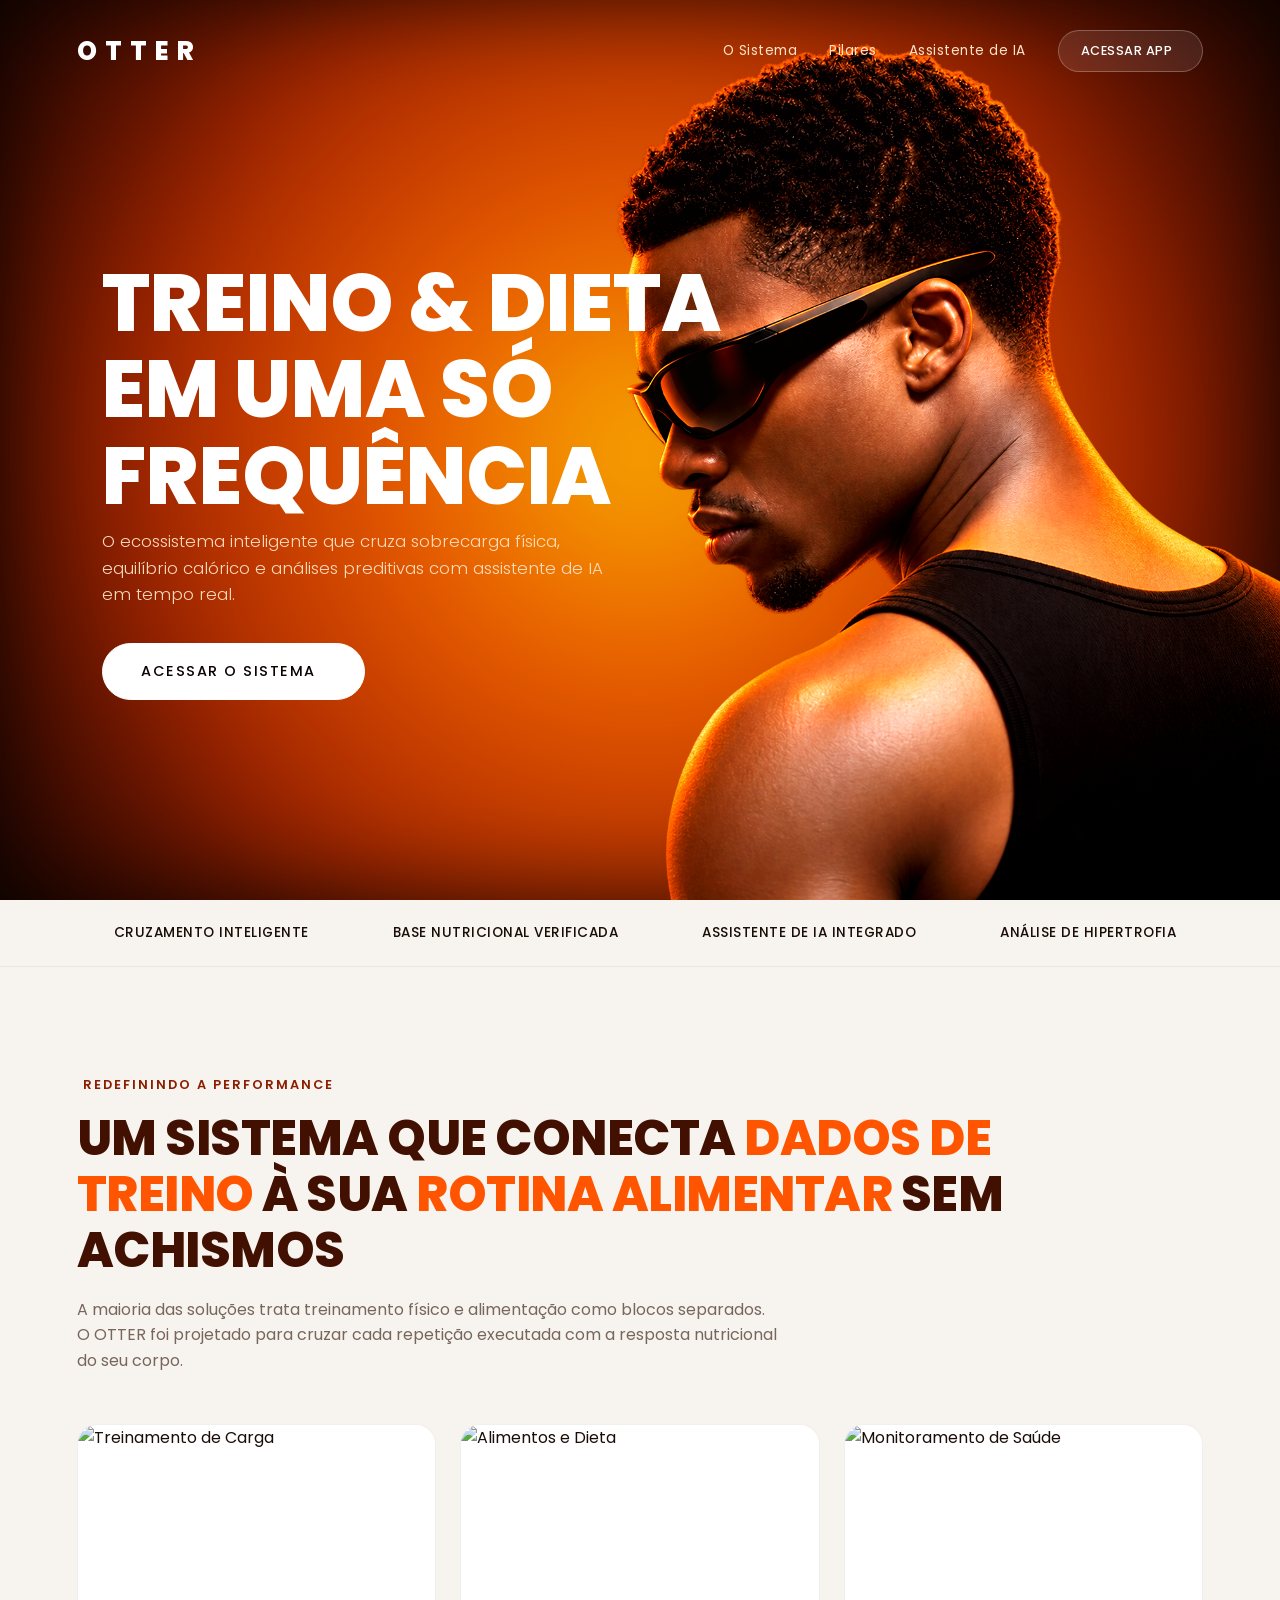
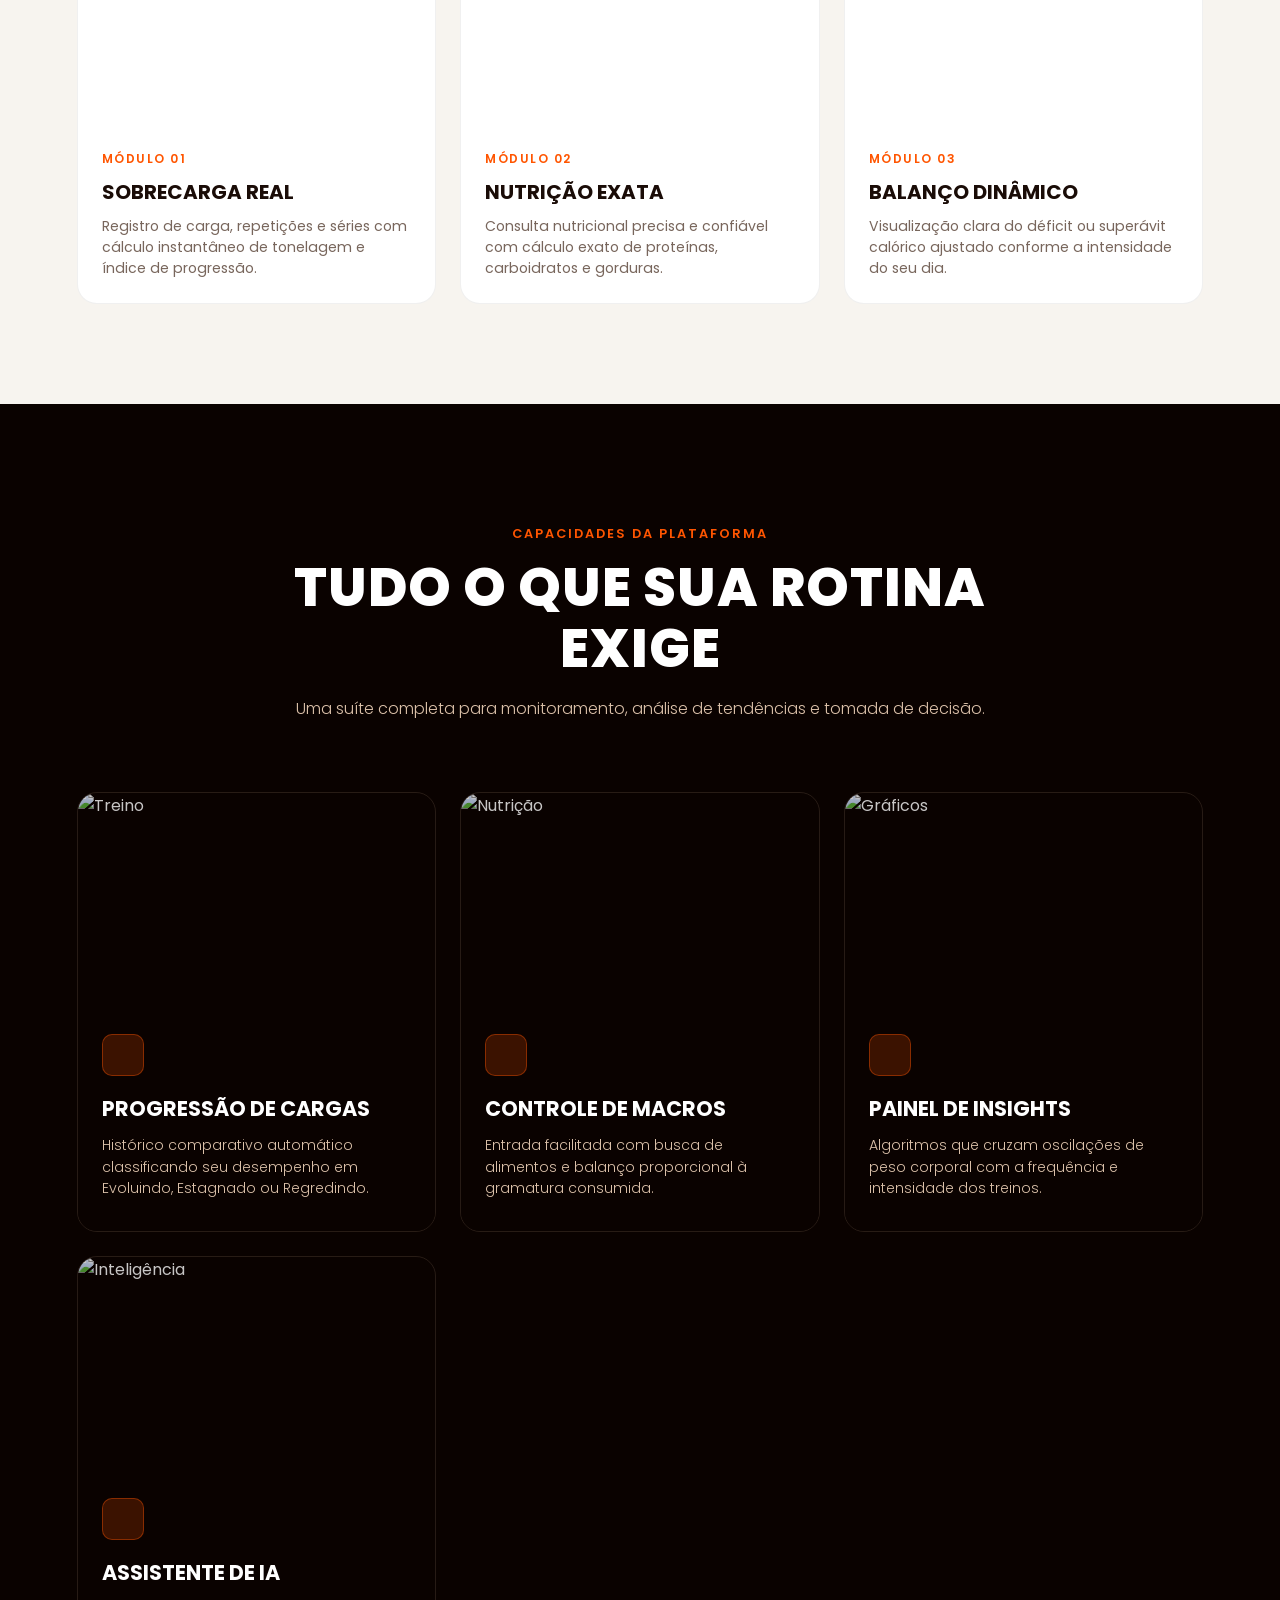
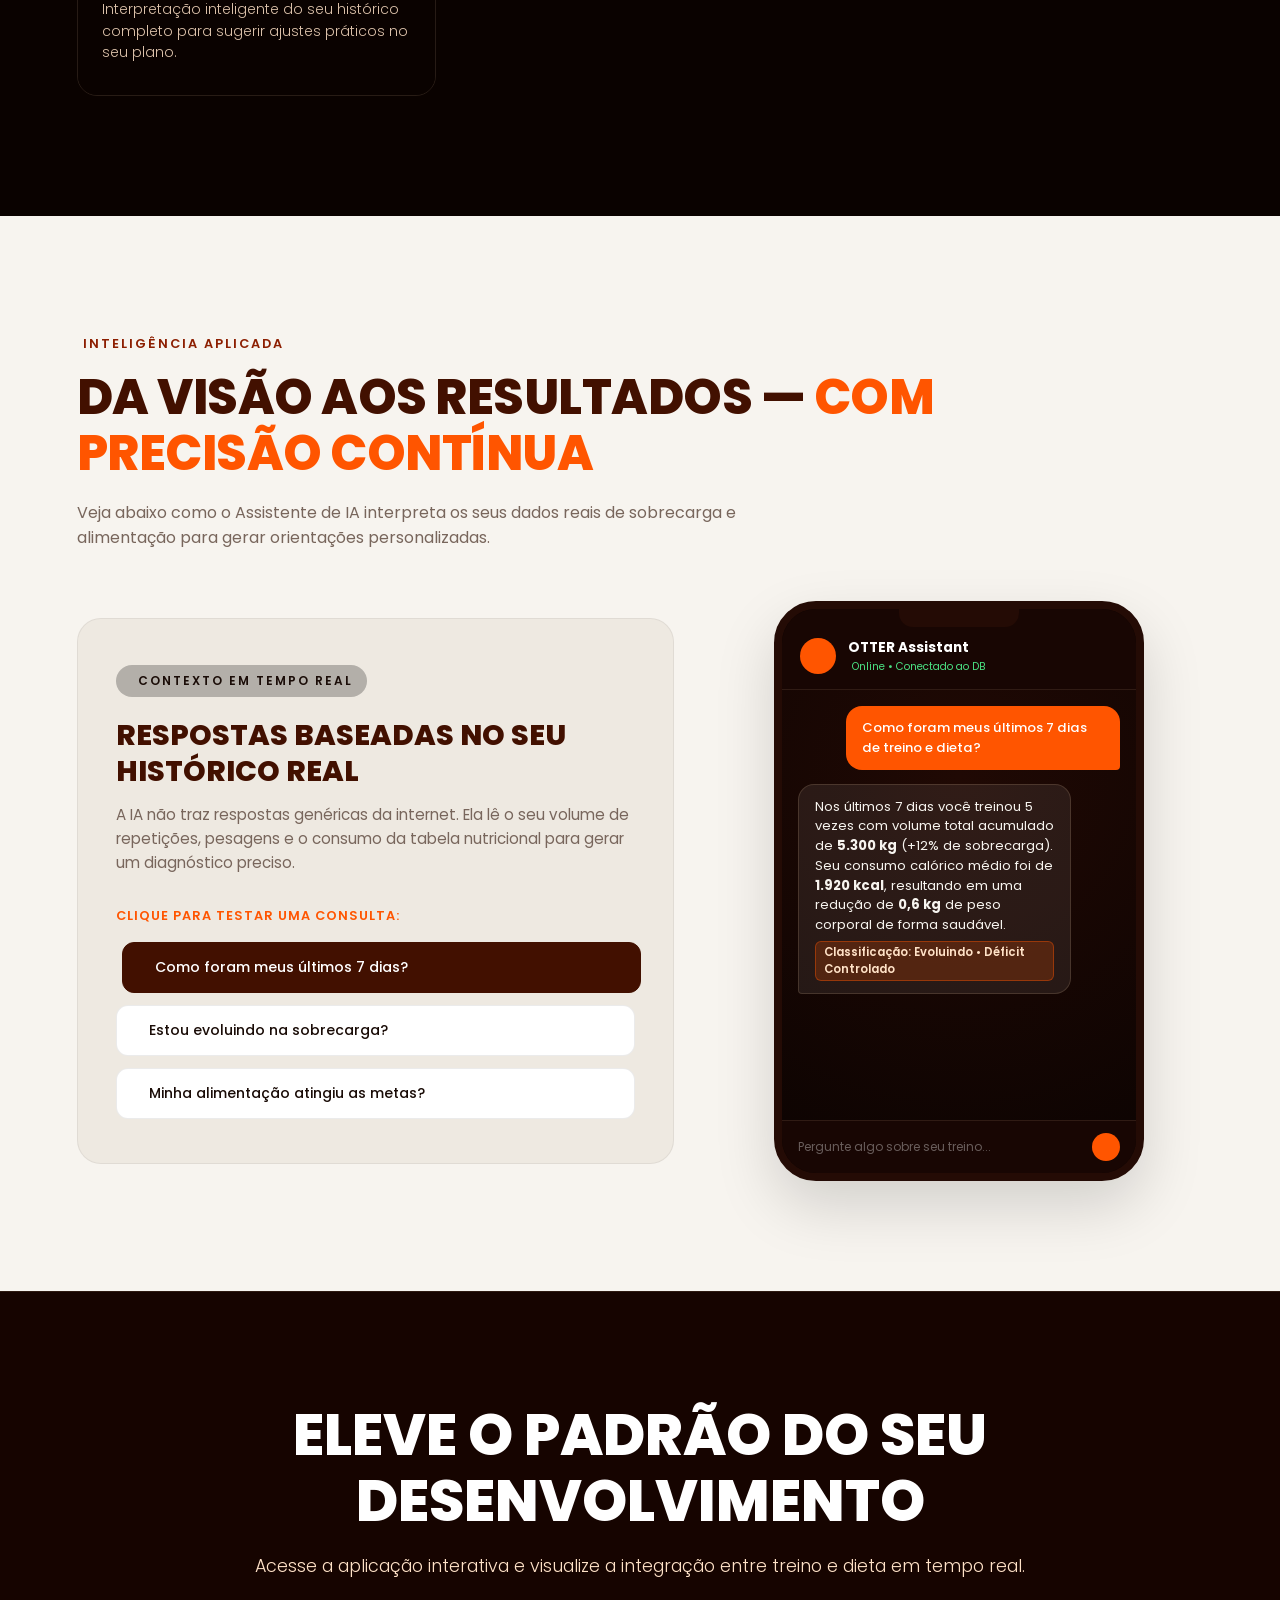
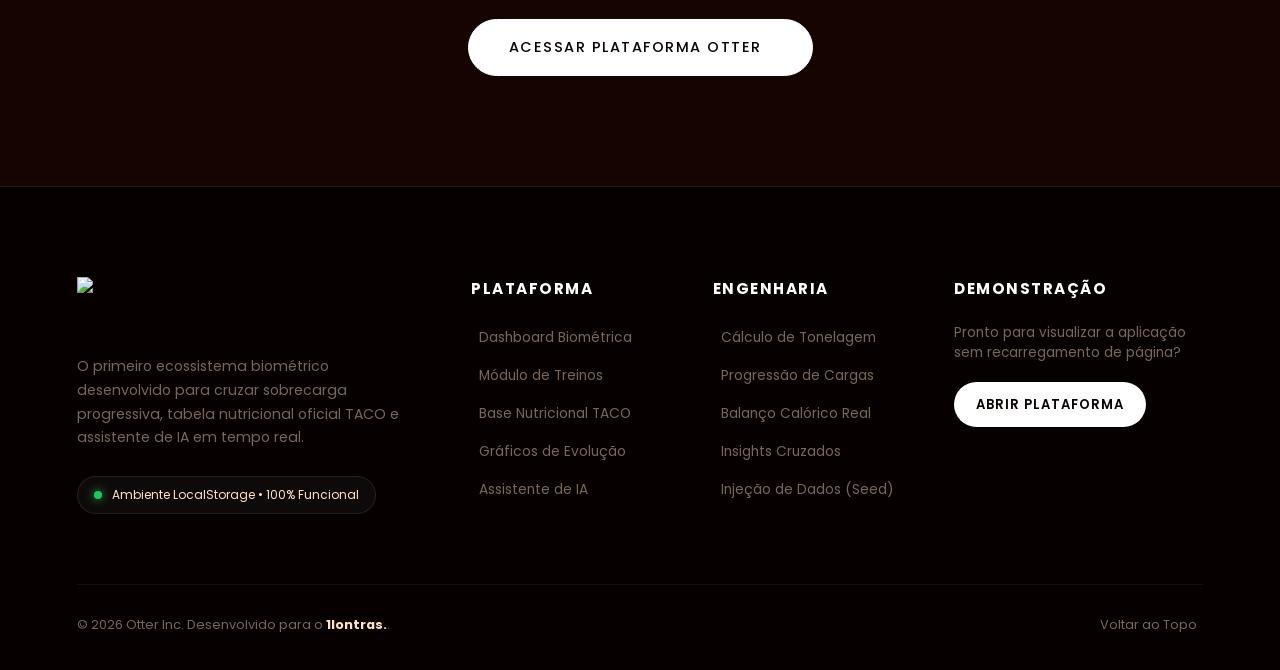
==== ATLAS/v1/lading/landing.html @ 79e7e70e "first commit" ====
<!DOCTYPE html>
<html lang="pt-BR">
<head>
    <meta charset="UTF-8">
    <meta name="viewport" content="width=device-width, initial-scale=1.0">
    <title>OTTER | Performance & Nutrition Intelligence</title>
    
    <!-- FONTE EXCLUSIVA: Poppins -->
    <link rel="preconnect" href="https://fonts.googleapis.com">
    <link rel="preconnect" href="https://fonts.gstatic.com" crossorigin>
    <link href="https://fonts.googleapis.com/css2?family=Poppins:wght@300;400;500;600;700;800;900&display=swap" rel="stylesheet">
    
    <link rel="stylesheet" href="landing.css">
</head>
<body>
     <!-- BARRA DE NAVEGAÇÃO -->
    <header class="header">
    <a href="#" class="logo">
        <!-- Substitua 'logo.png' pelo nome do arquivo da sua logo -->
        <p class="logo-text">OTTER</p>
    </a>
    <nav class="nav-menu">
        <a href="#sistema" class="nav-link">O Sistema</a>
        <a href="#pilares" class="nav-link">Pilares</a>
        <a href="#inteligencia" class="nav-link">Assistente de IA</a>
        <a href="../index.html" class="btn-top">
            Acessar App <i class="fa-solid fa-arrow-right"></i>
        </a>
    </nav>
</header>

    <main>
        <!-- HERO SECTION (TEXTO CENTRALIZADO + ATLETA SOBREPOSTO À DIREITA) -->
<section class="hero" id="heroSection">
    <canvas id="heroCanvas"></canvas>

    <!-- BLOCO DE TEXTO REBAIXADO -->
    <div class="hero-content">
        <h1 class="hero-title">Treino & Dieta em uma só frequência</h1>
        <p class="hero-subtitle">O ecossistema inteligente que cruza sobrecarga física, equilíbrio calórico e análises preditivas com assistente de IA em tempo real.</p>
        <div class="hero-actions">
            <a href="../index.html" class="btn-primary">
                Acessar o Sistema <i class="fa-solid fa-arrow-right"></i>
            </a>
        </div>
    </div>

    <!-- ATLETA NA DIREITA -->
    <div class="hero-athlete-wrapper">
        <img src="Retrato de perfil com luz laranja.png" alt="Atleta OTTER" class="hero-athlete-img">
    </div>
</section>

        <!-- TRUST BAR -->
        <section class="trust-bar">
            <div class="trust-item"><i class="fa-solid fa-check"></i> Cruzamento Inteligente</div>
            <div class="trust-item"><i class="fa-solid fa-check"></i> Base Nutricional Verificada</div>
            <div class="trust-item"><i class="fa-solid fa-check"></i> Assistente de IA Integrado</div>
            <div class="trust-item"><i class="fa-solid fa-check"></i> Análise de Hipertrofia</div>
        </section>

        <!-- SECTION 2: EDITORIAL STATEMENT + FOTO TRIO -->
        <section id="sistema" class="editorial-section">
            <div class="editorial-container">
                <div class="statement-header">
                    <span class="statement-pill">
                        <i class="fa-solid fa-asterisk"></i> Redefinindo a Performance
                    </span>
                    <h2 class="statement-title">
                        Um sistema que conecta <span class="accent">dados de treino</span> à sua <span class="accent">rotina alimentar</span> sem achismos
                    </h2>
                    <p class="statement-desc">
                        A maioria das soluções trata treinamento físico e alimentação como blocos separados. O OTTER foi projetado para cruzar cada repetição executada com a resposta nutricional do seu corpo.
                    </p>
                </div>

                <!-- TRIO DE IMAGENS EDITORIAL -->
                <div class="photo-trio">
                    <div class="trio-card">
                        <img class="trio-img" src="https://images.unsplash.com/photo-1581009146145-b5ef050c2e1e?q=80&w=800&auto=format&fit=crop" alt="Treinamento de Carga">
                        <div class="trio-content">
                            <span class="trio-tag">Módulo 01</span>
                            <h3>Sobrecarga Real</h3>
                            <p>Registro de carga, repetições e séries com cálculo instantâneo de tonelagem e índice de progressão.</p>
                        </div>
                    </div>

                    <div class="trio-card">
                        <img class="trio-img" src="https://images.unsplash.com/photo-1490645935967-10de6ba17061?q=80&w=800&auto=format&fit=crop" alt="Alimentos e Dieta">
                        <div class="trio-content">
                            <span class="trio-tag">Módulo 02</span>
                            <h3>Nutrição Exata</h3>
                            <p>Consulta nutricional precisa e confiável com cálculo exato de proteínas, carboidratos e gorduras.</p>
                        </div>
                    </div>

                    <div class="trio-card">
                        <img class="trio-img" src="https://images.unsplash.com/photo-1517838277536-f5f99be501cd?q=80&w=800&auto=format&fit=crop" alt="Monitoramento de Saúde">
                        <div class="trio-content">
                            <span class="trio-tag">Módulo 03</span>
                            <h3>Balanço Dinâmico</h3>
                            <p>Visualização clara do déficit ou superávit calórico ajustado conforme a intensidade do seu dia.</p>
                        </div>
                    </div>
                </div>
            </div>
        </section>

        <!-- SECTION 3: PILARES DO SISTEMA -->
        <section id="pilares" class="pillars-section">
            <div class="section-headline">
                <span class="section-tag">Capacidades da Plataforma</span>
                <h2 class="section-title">Tudo o que sua rotina exige</h2>
                <p class="section-desc">Uma suíte completa para monitoramento, análise de tendências e tomada de decisão.</p>
            </div>

            <div class="pillars-grid">
                <!-- CARD 1 -->
                <div class="pillar-card">
                    <img class="pillar-bg" src="https://images.unsplash.com/photo-1574680096145-d05b474e2155?q=80&w=800&auto=format&fit=crop" alt="Treino">
                    <div class="pillar-overlay"></div>
                    <div class="pillar-info">
                        <div class="pillar-icon"><i class="fa-solid fa-dumbbell"></i></div>
                        <h3 class="pillar-title">Progressão de Cargas</h3>
                        <p class="pillar-text">Histórico comparativo automático classificando seu desempenho em Evoluindo, Estagnado ou Regredindo.</p>
                    </div>
                </div>

                <!-- CARD 2 -->
                <div class="pillar-card">
                    <img class="pillar-bg" src="https://images.unsplash.com/photo-1546069901-ba9599a7e63c?q=80&w=800&auto=format&fit=crop" alt="Nutrição">
                    <div class="pillar-overlay"></div>
                    <div class="pillar-info">
                        <div class="pillar-icon"><i class="fa-solid fa-utensils"></i></div>
                        <h3 class="pillar-title">Controle de Macros</h3>
                        <p class="pillar-text">Entrada facilitada com busca de alimentos e balanço proporcional à gramatura consumida.</p>
                    </div>
                </div>

                <!-- CARD 3 -->
                <div class="pillar-card">
                    <img class="pillar-bg" src="https://images.unsplash.com/photo-1551288049-bebda4e38f71?q=80&w=800&auto=format&fit=crop" alt="Gráficos">
                    <div class="pillar-overlay"></div>
                    <div class="pillar-info">
                        <div class="pillar-icon"><i class="fa-solid fa-chart-pie"></i></div>
                        <h3 class="pillar-title">Painel de Insights</h3>
                        <p class="pillar-text">Algoritmos que cruzam oscilações de peso corporal com a frequência e intensidade dos treinos.</p>
                    </div>
                </div>

                <!-- CARD 4 -->
                <div class="pillar-card">
                    <img class="pillar-bg" src="https://images.unsplash.com/photo-1507398941214-572c25f4b1dc?q=80&w=800&auto=format&fit=crop" alt="Inteligência">
                    <div class="pillar-overlay"></div>
                    <div class="pillar-info">
                        <div class="pillar-icon"><i class="fa-solid fa-brain"></i></div>
                        <h3 class="pillar-title">Assistente de IA</h3>
                        <p class="pillar-text">Interpretação inteligente do seu histórico completo para sugerir ajustes práticos no seu plano.</p>
                    </div>
                </div>
            </div>
        </section>

        <!-- SECTION 4: INTERAÇÃO DE IA & IMPACTO -->
        <!-- SEÇÃO: DEMONSTRAÇÃO INTERATIVA DO CHAT IA -->
<section id="inteligencia" class="interactive-section">
    <div class="editorial-container">
        <div class="statement-header">
            <span class="statement-pill">
                <i class="fa-solid fa-microchip"></i> Inteligência Aplicada
            </span>
            <h2 class="statement-title">
                Da visão aos resultados — <span class="accent">Com precisão contínua</span>
            </h2>
            <p class="statement-desc">
                Veja abaixo como o Assistente de IA interpreta os seus dados reais de sobrecarga e alimentação para gerar orientações personalizadas.
            </p>
        </div>

        <div class="chat-showcase-grid">
            <!-- COLUNA ESQUERDA: EXPLICAÇÃO E PERGUNTAS RÁPIDAS -->
            <div class="chat-info-card">
                <span class="ia-badge"><i class="fa-solid fa-brain"></i> Contexto em Tempo Real</span>
                <h3 class="info-title">Respostas baseadas no seu histórico real</h3>
                <p class="info-desc">
                    A IA não traz respostas genéricas da internet. Ela lê o seu volume de repetições, pesagens e o consumo da tabela nutricional para gerar um diagnóstico preciso.
                </p>

                <!-- BOTÕES DE PERGUNTAS INTERATIVAS -->
                <div class="quick-prompts">
                    <span class="prompts-label">Clique para testar uma consulta:</span>
                    <button class="prompt-btn active" onclick="carregarMensagem(0)">
                        <i class="fa-solid fa-chart-line"></i> Como foram meus últimos 7 dias?
                    </button>
                    <button class="prompt-btn" onclick="carregarMensagem(1)">
                        <i class="fa-solid fa-dumbbell"></i> Estou evoluindo na sobrecarga?
                    </button>
                    <button class="prompt-btn" onclick="carregarMensagem(2)">
                        <i class="fa-solid fa-utensils"></i> Minha alimentação atingiu as metas?
                    </button>
                </div>
            </div>

            <!-- COLUNA DIREITA: MOCKUP DO SMARTPHONE COM O CHAT -->
            <div class="phone-mockup-wrapper">
                <div class="phone-mockup">
                    <!-- ALTO-FALANTE / NOTCH DO CELULAR -->
                    <div class="phone-notch"></div>
                    
                    <!-- CABEÇALHO DO CHAT -->
                    <div class="phone-chat-header">
                        <div class="chat-avatar">
                            <i class="fa-solid fa-fire-flame-curved"></i>
                        </div>
                        <div class="chat-user-info">
    <h4>OTTER Assistant</h4>
    <span><i class="fa-solid fa-circle"></i> Online • Conectado ao DB</span>
</div>
                    </div>

                    <!-- CORPO DAS MENSAGENS -->
                    <div class="phone-chat-body" id="chatStream">
                        <!-- Preenchido dinamicamente via JS -->
                    </div>

                    <!-- INPUT SIMULADO -->
                    <div class="phone-chat-input">
                        <span>Pergunte algo sobre seu treino...</span>
                        <button class="send-btn"><i class="fa-solid fa-paper-plane"></i></button>
                    </div>
                </div>
            </div>
        </div>
    </div>
</section>

        <!-- SECTION 5: FINAL CTA -->
        <section class="cta-banner">
            <div class="cta-content">
                <h2 class="cta-title">Eleve o padrão do seu desenvolvimento</h2>
                <p class="cta-text">Acesse a aplicação interativa e visualize a integração entre treino e dieta em tempo real.</p>
                <a href="../index.html" class="btn-primary" style="padding: 16px 40px;">
    Acessar Plataforma OTTER <i class="fa-solid fa-arrow-right"></i>
</a>
            </div>
        </section>
    </main>

    <!-- FOOTER -->
    <!-- FOOTER EXPANDIDO & PROFISSIONAL -->
<footer class="main-footer">
    <div class="footer-container">
        
        <!-- GRID PRINCIPAL DE 4 COLUNAS -->
        <div class="footer-grid">
            
            <!-- COLUNA 1: MARCA & PROPOSTA -->
            <div class="footer-brand-col">
    <a href="#" class="footer-logo">
        <img src="logoBranca.png" class="footer-logo-img">
    </a>
    <p class="footer-tagline">
        O primeiro ecossistema biométrico desenvolvido para cruzar sobrecarga progressiva, tabela nutricional oficial TACO e assistente de IA em tempo real.
    </p>
    <div class="system-status">
        <span class="status-dot"></span>
        <span>Ambiente LocalStorage • 100% Funcional</span>
    </div>
</div>

            <!-- COLUNA 2: RECURSOS DO SISTEMA -->
            <div class="footer-col">
                <h4 class="footer-col-title">Plataforma</h4>
                <ul class="footer-links">
                    <li><a href="teste.html"><i class="fa-solid fa-angle-right"></i> Dashboard Biométrica</a></li>
                    <li><a href="teste.html"><i class="fa-solid fa-angle-right"></i> Módulo de Treinos</a></li>
                    <li><a href="teste.html"><i class="fa-solid fa-angle-right"></i> Base Nutricional TACO</a></li>
                    <li><a href="../index.html"><i class="fa-solid fa-angle-right"></i> Gráficos de Evolução</a></li>
                    <li><a href="../index.html"><i class="fa-solid fa-angle-right"></i> Assistente de IA</a></li>
                </ul>
            </div>

            <!-- COLUNA 3: ENGENHARIA DO MVP -->
            <div class="footer-col">
                <h4 class="footer-col-title">Engenharia</h4>
                <ul class="footer-links">
                    <li><a href="#pilares"><i class="fa-solid fa-angle-right"></i> Cálculo de Tonelagem</a></li>
                    <li><a href="#pilares"><i class="fa-solid fa-angle-right"></i> Progressão de Cargas</a></li>
                    <li><a href="#pilares"><i class="fa-solid fa-angle-right"></i> Balanço Calórico Real</a></li>
                    <li><a href="#inteligencia"><i class="fa-solid fa-angle-right"></i> Insights Cruzados</a></li>
                    <li><a href="../index.html"><i class="fa-solid fa-angle-right"></i> Injeção de Dados (Seed)</a></li>
                </ul>
            </div>

            <!-- COLUNA 4: DEMO DIRETA -->
            <div class="footer-col">
                <h4 class="footer-col-title">Demonstração</h4>
                <p class="footer-demo-text">Pronto para visualizar a aplicação sem recarregamento de página?</p>
                <a href="../index.html" class="btn-footer-launch">
                    <span>Abrir Plataforma</span>
                    <i class="fa-solid fa-bolt"></i>
                </a>
                <div class="tech-stack-badges">
                    
                </div>
            </div>

        </div>

        <!-- LINHA FINAL / SUB-FOOTER -->
        <div class="footer-bottom">
            <div class="footer-copy">
                &copy; 2026 Otter Inc. Desenvolvido para o <b>1lontras.</b>.
            </div>
            <div class="footer-bottom-links">
                <a href="#heroSection">Voltar ao Topo <i class="fa-solid fa-arrow-up"></i></a>
            </div>
        </div>

    </div>
</footer>

    <script src="landing.js"></script>

</body>
</html>
---- ATLAS/v1/lading/landing.css ----
:root {
            --c-dark: #0a0200;
            --c-eclipse: #160400;
            --c-rust: #421000;
            --c-aura: #8c1e00;
            --c-sunbeam: #ff5500;
            --c-glow-core: #ff9e00;
            --c-bliss: #ff7b2b;
            --c-ardent: #ffe2c7;
            --c-cream: #f7f4ef;
            --c-cream-card: #eee9e1;
            --c-white: #ffffff;
            --c-text-dark: #1a0c07;
            --c-text-muted: #78665c;
            
            --font-main: 'Poppins', sans-serif;
        }

        * {
            margin: 0;
            padding: 0;
            box-sizing: border-box;
        }

        html {
            scroll-behavior: smooth;
        }

        body {
            font-family: var(--font-main);
            background-color: var(--c-dark);
            color: var(--c-white);
            overflow-x: hidden;
            line-height: 1.6;
        }

        /* HEADER / NAVBAR */
        .header {
            position: absolute;
            top: 0;
            left: 0;
            width: 100%;
            display: flex;
            justify-content: space-between;
            align-items: center;
            padding: 30px 6vw;
            z-index: 100;
        }

        .logo {
            font-family: var(--font-main);
            font-size: 1.6rem;
            font-weight: 800;
            letter-spacing: 8px;
            color: var(--c-white);
            text-transform: uppercase;
            text-decoration: none;
            display: flex;
            align-items: center;
            gap: 8px;
        }

        .logo i {
            color: var(--c-glow-core);
            font-size: 1.2rem;
        }

        .nav-menu {
            display: flex;
            gap: 32px;
            align-items: center;
        }

        .nav-link {
            color: var(--c-ardent);
            text-decoration: none;
            font-size: 0.85rem;
            font-weight: 400;
            letter-spacing: 0.5px;
            transition: color 0.3s;
        }

        .nav-link:hover {
            color: var(--c-white);
        }

        .btn-top {
            background: rgba(255, 255, 255, 0.1);
            border: 1px solid rgba(255, 255, 255, 0.25);
            color: var(--c-white);
            font-weight: 500;
            padding: 10px 22px;
            border-radius: 40px;
            text-decoration: none;
            font-size: 0.8rem;
            letter-spacing: 0.5px;
            text-transform: uppercase;
            transition: all 0.3s ease;
            display: inline-flex;
            align-items: center;
            gap: 8px;
            backdrop-filter: blur(8px);
        }

        .btn-top:hover {
            background: var(--c-white);
            color: var(--c-dark);
            border-color: var(--c-white);
        }

        /* HERO SECTION */
        .hero {
            position: relative;
            min-height: 100vh;
            display: flex;
            flex-direction: column;
            justify-content: center;
            align-items: center;
            text-align: center;
            padding: 140px 6vw 90px;
            background: radial-gradient(circle at 50% 50%, #701c00 0%, #3d0d00 40%, #150300 75%, #0a0200 100%);
            overflow: hidden;
        }

        /* CANVAS DE FLUIDO MULTIDIRECIONAL */
        #heroCanvas {
            position: absolute;
            inset: 0;
            width: 100%;
            height: 100%;
            pointer-events: none;
            z-index: 1;
            filter: blur(50px);
            mix-blend-mode: screen;
        }

        .hero-title {
            font-family: var(--font-main);
            font-size: clamp(2.8rem, 6.2vw, 5.2rem);
            font-weight: 800;
            line-height: 1.08;
            text-transform: uppercase;
            letter-spacing: 0.5px;
            max-width: 1050px;
            margin-bottom: 22px;
            position: relative;
            z-index: 2;
        }

        .hero-subtitle {
            font-size: clamp(1rem, 1.6vw, 1.15rem);
            color: var(--c-ardent);
            max-width: 600px;
            margin-bottom: 38px;
            font-weight: 300;
            line-height: 1.6;
            opacity: 0.95;
            position: relative;
            z-index: 2;
        }

        .hero-actions {
            display: flex;
            justify-content: center;
            position: relative;
            z-index: 2;
        }

        .btn-primary {
            background: var(--c-white);
            color: var(--c-dark);
            font-weight: 500;
            padding: 16px 38px;
            border-radius: 40px;
            text-decoration: none;
            font-size: 0.9rem;
            text-transform: uppercase;
            letter-spacing: 1.5px;
            border: 1px solid var(--c-white);
            display: inline-flex;
            align-items: center;
            gap: 10px;
            transition: all 0.3s ease;
        }

        .btn-primary:hover {
            background: transparent;
            color: var(--c-white);
            border-color: rgba(255, 255, 255, 0.4);
        }

        /* TRUST BAR */
        .trust-bar {
            width: 100%;
            background: var(--c-cream);
            color: var(--c-text-dark);
            padding: 22px 6vw;
            display: flex;
            justify-content: space-around;
            flex-wrap: wrap;
            gap: 20px;
            border-bottom: 1px solid rgba(0,0,0,0.05);
            position: relative;
            z-index: 3;
        }

        .trust-item {
            display: flex;
            align-items: center;
            gap: 10px;
            font-weight: 500;
            font-size: 0.85rem;
            letter-spacing: 0.5px;
            text-transform: uppercase;
        }

        .trust-item i {
            color: var(--c-sunbeam);
            font-size: 1rem;
        }

        /* SECTION 2: EDITORIAL TYPOGRAPHY & PHOTO TRIO */
        .editorial-section {
            background-color: var(--c-cream);
            color: var(--c-text-dark);
            padding: 100px 6vw;
            position: relative;
            z-index: 3;
        }

        .editorial-container {
            max-width: 1280px;
            margin: 0 auto;
        }

        .statement-header {
            max-width: 960px;
            margin-bottom: 50px;
        }

        .statement-pill {
            display: inline-flex;
            align-items: center;
            gap: 6px;
            color: var(--c-aura);
            font-size: 0.8rem;
            font-weight: 600;
            text-transform: uppercase;
            letter-spacing: 2px;
            margin-bottom: 16px;
        }

        .statement-title {
            font-family: var(--font-main);
            font-size: clamp(2rem, 3.8vw, 3.2rem);
            font-weight: 800;
            line-height: 1.15;
            text-transform: uppercase;
            color: var(--c-rust);
            letter-spacing: -0.5px;
            margin-bottom: 18px;
        }

        .statement-title .accent {
            color: var(--c-sunbeam);
        }

        .statement-desc {
            font-size: 1rem;
            color: var(--c-text-muted);
            max-width: 700px;
            font-weight: 400;
        }

        .photo-trio {
            display: grid;
            grid-template-columns: repeat(3, 1fr);
            gap: 24px;
            margin-top: 50px;
        }

        .trio-card {
            border-radius: 20px;
            overflow: hidden;
            background: #fff;
            border: 1px solid rgba(0, 0, 0, 0.06);
            display: flex;
            flex-direction: column;
            transition: transform 0.3s;
        }

        .trio-card:hover {
            transform: translateY(-6px);
        }

        .trio-img {
            width: 100%;
            height: 300px;
            object-fit: cover;
        }

        .trio-content {
            padding: 24px;
        }

        .trio-tag {
            font-size: 0.75rem;
            font-weight: 600;
            color: var(--c-sunbeam);
            text-transform: uppercase;
            letter-spacing: 1.5px;
            margin-bottom: 8px;
            display: block;
        }

        .trio-content h3 {
            font-family: var(--font-main);
            font-size: 1.25rem;
            font-weight: 700;
            color: var(--c-text-dark);
            margin-bottom: 8px;
            text-transform: uppercase;
        }

        .trio-content p {
            font-size: 0.88rem;
            color: var(--c-text-muted);
            line-height: 1.5;
            font-weight: 400;
        }

        /* SECTION 3: PILARES DO SISTEMA */
        .pillars-section {
            background-color: var(--c-dark);
            padding: 120px 6vw;
            position: relative;
        }

        .section-headline {
            text-align: center;
            max-width: 760px;
            margin: 0 auto 70px;
        }

        .section-tag {
            color: var(--c-sunbeam);
            font-size: 0.8rem;
            font-weight: 600;
            text-transform: uppercase;
            letter-spacing: 2px;
            margin-bottom: 12px;
            display: block;
        }

        .section-title {
            font-family: var(--font-main);
            font-size: clamp(2.2rem, 4.2vw, 3.4rem);
            font-weight: 800;
            text-transform: uppercase;
            letter-spacing: 1px;
            line-height: 1.15;
            margin-bottom: 16px;
        }

        .section-desc {
            color: var(--c-ardent);
            font-size: 1rem;
            opacity: 0.85;
            font-weight: 300;
        }

        .pillars-grid {
            display: grid;
            grid-template-columns: repeat(auto-fit, minmax(280px, 1fr));
            gap: 24px;
            max-width: 1350px;
            margin: 0 auto;
        }

        .pillar-card {
            position: relative;
            height: 440px;
            border-radius: 20px;
            overflow: hidden;
            border: 1px solid rgba(255, 213, 169, 0.12);
            display: flex;
            flex-direction: column;
            justify-content: flex-end;
            padding: 32px 24px;
            transition: transform 0.4s ease;
        }

        .pillar-card:hover {
            transform: translateY(-6px);
        }

        .pillar-bg {
            position: absolute;
            inset: 0;
            width: 100%;
            height: 100%;
            object-fit: cover;
            z-index: 1;
            transition: transform 0.6s ease;
        }

        .pillar-card:hover .pillar-bg {
            transform: scale(1.05);
        }

        .pillar-overlay {
            position: absolute;
            inset: 0;
            background: linear-gradient(180deg, rgba(10, 2, 0, 0.2) 0%, rgba(10, 2, 0, 0.95) 80%);
            z-index: 2;
        }

        .pillar-info {
            position: relative;
            z-index: 3;
        }

        .pillar-icon {
            width: 42px;
            height: 42px;
            background: rgba(255, 85, 0, 0.2);
            border: 1px solid rgba(255, 85, 0, 0.4);
            border-radius: 10px;
            display: flex;
            align-items: center;
            justify-content: center;
            font-size: 1rem;
            color: var(--c-ardent);
            margin-bottom: 16px;
        }

        .pillar-title {
            font-family: var(--font-main);
            font-size: 1.3rem;
            text-transform: uppercase;
            font-weight: 700;
            margin-bottom: 10px;
        }

        .pillar-text {
            color: var(--c-ardent);
            font-size: 0.88rem;
            line-height: 1.5;
            opacity: 0.85;
            font-weight: 300;
        }

        /* SECTION 4: INTERAÇÃO DE IA & IMPACTO */
        .interactive-section {
            background-color: var(--c-cream);
            color: var(--c-text-dark);
            padding: 110px 6vw;
        }

        .interactive-grid {
            display: grid;
            grid-template-columns: 1fr 1.2fr 1fr;
            gap: 24px;
            max-width: 1280px;
            margin: 50px auto 0;
            align-items: stretch;
        }

        .intel-card {
            border-radius: 20px;
            overflow: hidden;
            display: flex;
            flex-direction: column;
            justify-content: space-between;
            border: 1px solid rgba(0, 0, 0, 0.05);
        }

        .intel-card.photo {
            position: relative;
            min-height: 400px;
        }

        .intel-card.photo img {
            width: 100%;
            height: 100%;
            object-fit: cover;
        }

        .intel-card.glow {
            background: linear-gradient(135deg, #8c1e00 0%, #421000 100%);
            color: var(--c-white);
            padding: 36px 30px;
            border: 1px solid rgba(255, 213, 169, 0.2);
        }

        .ia-badge {
            display: inline-flex;
            align-items: center;
            gap: 8px;
            font-size: 0.75rem;
            font-weight: 600;
            text-transform: uppercase;
            letter-spacing: 2px;
            background: rgba(0, 0, 0, 0.25);
            padding: 6px 14px;
            border-radius: 20px;
            align-self: flex-start;
        }

        .glow-title {
            font-family: var(--font-main);
            font-size: 1.5rem;
            line-height: 1.25;
            text-transform: uppercase;
            font-weight: 800;
            margin: 20px 0 14px;
        }

        .glow-desc {
            color: var(--c-ardent);
            font-size: 0.92rem;
            line-height: 1.6;
            margin-bottom: 24px;
            font-weight: 300;
        }

        .chat-preview {
            background: rgba(0, 0, 0, 0.3);
            border: 1px solid rgba(255, 255, 255, 0.1);
            border-radius: 12px;
            padding: 14px;
            font-size: 0.85rem;
            color: #fff;
            display: flex;
            align-items: flex-start;
            gap: 10px;
        }

        .intel-card.minimal {
            background: var(--c-cream-card);
            padding: 36px 28px;
        }

        .minimal-title {
            font-family: var(--font-main);
            font-size: 1.3rem;
            text-transform: uppercase;
            font-weight: 700;
            color: var(--c-rust);
            margin-bottom: 12px;
        }

        .minimal-desc {
            color: var(--c-text-muted);
            font-size: 0.92rem;
            margin-bottom: 30px;
            font-weight: 400;
        }

        .btn-card-action {
            background: var(--c-rust);
            color: var(--c-white);
            font-weight: 500;
            padding: 14px 24px;
            border-radius: 30px;
            text-decoration: none;
            font-size: 0.8rem;
            text-transform: uppercase;
            letter-spacing: 1px;
            display: inline-flex;
            align-items: center;
            justify-content: space-between;
            transition: all 0.3s;
        }

        .btn-card-action:hover {
            background: var(--c-sunbeam);
        }

        /* SECTION 5: FINAL CTA */
        .cta-banner {
            background-color: var(--c-eclipse);
            padding: 110px 6vw;
            text-align: center;
            position: relative;
            overflow: hidden;
            border-top: 1px solid rgba(255, 213, 169, 0.1);
        }

        .cta-content {
            position: relative;
            z-index: 2;
            max-width: 800px;
            margin: 0 auto;
        }

        .cta-title {
            font-family: var(--font-main);
            font-size: clamp(2.2rem, 4.5vw, 3.8rem);
            font-weight: 800;
            text-transform: uppercase;
            line-height: 1.15;
            margin-bottom: 18px;
        }

        .cta-text {
            color: var(--c-ardent);
            font-size: 1.1rem;
            margin-bottom: 38px;
            font-weight: 300;
        }

        /* FOOTER */
        footer {
            background-color: #060100;
            padding: 34px 6vw;
            display: flex;
            justify-content: space-between;
            align-items: center;
            font-size: 0.82rem;
            color: var(--c-text-muted);
            border-top: 1px solid rgba(255, 255, 255, 0.05);
            flex-wrap: wrap;
            gap: 20px;
        }

        .footer-logo {
            font-family: var(--font-main);
            font-size: 1.1rem;
            font-weight: 800;
            color: var(--c-white);
            letter-spacing: 4px;
        }

        @media (max-width: 992px) {
            .photo-trio { grid-template-columns: 1fr; }
            .interactive-grid { grid-template-columns: 1fr; }
        }

        @media (max-width: 768px) {
            .nav-menu { display: none; }
            .header { padding: 20px 5vw; }
        }

        /* GRID DA SEÇÃO DE CHAT */
.chat-showcase-grid {
    display: grid;
    grid-template-columns: 1.1fr 0.9fr;
    gap: 40px;
    align-items: center;
    max-width: 1240px;
    margin: 50px auto 0;
}

.chat-info-card {
    background: var(--c-cream-card);
    padding: 44px 38px;
    border-radius: 24px;
    border: 1px solid rgba(0, 0, 0, 0.06);
}

.info-title {
    font-family: var(--font-main);
    font-size: 1.8rem;
    font-weight: 800;
    text-transform: uppercase;
    color: var(--c-rust);
    line-height: 1.25;
    margin: 20px 0 14px;
}

.info-desc {
    color: var(--c-text-muted);
    font-size: 0.95rem;
    line-height: 1.6;
    margin-bottom: 30px;
}

/* BOTÕES DE PERGUNTAS INTERATIVAS */
.quick-prompts {
    display: flex;
    flex-direction: column;
    gap: 12px;
}

.prompts-label {
    font-size: 0.8rem;
    font-weight: 600;
    text-transform: uppercase;
    letter-spacing: 1px;
    color: var(--c-sunbeam);
    margin-bottom: 4px;
}

.prompt-btn {
    background: #ffffff;
    border: 1px solid rgba(0, 0, 0, 0.08);
    color: var(--c-text-dark);
    font-family: var(--font-main);
    padding: 14px 20px;
    border-radius: 12px;
    font-size: 0.88rem;
    font-weight: 500;
    cursor: pointer;
    text-align: left;
    display: flex;
    align-items: center;
    gap: 12px;
    transition: all 0.25s ease;
}

.prompt-btn i {
    color: var(--c-sunbeam);
}

.prompt-btn:hover, .prompt-btn.active {
    background: var(--c-rust);
    color: #ffffff;
    border-color: var(--c-rust);
    transform: translateX(6px);
}

.prompt-btn.active i {
    color: var(--c-ardent);
}

/* MOCKUP DO SMARTPHONE */
.phone-mockup-wrapper {
    display: flex;
    justify-content: center;
}

.phone-mockup {
    width: 100%;
    max-width: 370px;
    height: 580px;
    background: #0e0402;
    border: 8px solid #240b05;
    border-radius: 42px;
    display: flex;
    flex-direction: column;
    position: relative;
    overflow: hidden;
    box-shadow: 0 25px 60px rgba(0, 0, 0, 0.15);
}

.phone-notch {
    width: 120px;
    height: 18px;
    background: #240b05;
    position: absolute;
    top: 0;
    left: 50%;
    transform: translateX(-50%);
    border-bottom-left-radius: 14px;
    border-bottom-right-radius: 14px;
    z-index: 10;
}

/* CABEÇALHO DO CHAT NO CELULAR */
.phone-chat-header {
    background: #180603;
    padding: 28px 18px 14px;
    display: flex;
    align-items: center;
    gap: 12px;
    border-bottom: 1px solid rgba(255, 213, 169, 0.1);
}

.chat-avatar {
    width: 36px;
    height: 36px;
    background: var(--c-sunbeam);
    border-radius: 50%;
    display: flex;
    align-items: center;
    justify-content: center;
    color: #fff;
    font-size: 0.95rem;
}

.chat-user-info h4 {
    color: #fff;
    font-size: 0.85rem;
    font-weight: 700;
}

.chat-user-info span {
    color: #4ade80;
    font-size: 0.65rem;
    display: flex;
    align-items: center;
    gap: 4px;
}

/* STREAM DE MENSAGENS */
.phone-chat-body {
    flex: 1;
    padding: 16px;
    overflow-y: auto;
    display: flex;
    flex-direction: column;
    gap: 14px;
    background: radial-gradient(circle at 50% 20%, #200904 0%, #0e0402 100%);
}

.chat-bubble {
    max-width: 85%;
    padding: 12px 16px;
    border-radius: 16px;
    font-size: 0.82rem;
    line-height: 1.5;
    animation: fadeInMsg 0.3s ease;
}

.chat-bubble.user {
    align-self: flex-end;
    background: var(--c-sunbeam);
    color: #fff;
    border-bottom-right-radius: 4px;
    font-weight: 500;
}

.chat-bubble.bot {
    align-self: flex-start;
    background: rgba(255, 255, 255, 0.08);
    border: 1px solid rgba(255, 213, 169, 0.15);
    color: #f7f4ef;
    border-bottom-left-radius: 4px;
}

.chat-metric-tag {
    display: inline-block;
    background: rgba(255, 85, 0, 0.2);
    border: 1px solid rgba(255, 85, 0, 0.4);
    color: var(--c-ardent);
    padding: 2px 8px;
    border-radius: 6px;
    font-size: 0.72rem;
    font-weight: 600;
    margin-top: 6px;
}

/* INPUT INFERIOR */
.phone-chat-input {
    background: #180603;
    padding: 12px 16px;
    display: flex;
    justify-content: space-between;
    align-items: center;
    border-top: 1px solid rgba(255, 213, 169, 0.1);
}

.phone-chat-input span {
    color: rgba(255, 255, 255, 0.35);
    font-size: 0.75rem;
}

.send-btn {
    background: var(--c-sunbeam);
    color: #fff;
    border: none;
    width: 28px;
    height: 28px;
    border-radius: 50%;
    cursor: pointer;
    font-size: 0.75rem;
}

@keyframes fadeInMsg {
    from { opacity: 0; transform: translateY(8px); }
    to { opacity: 1; transform: translateY(0); }
}

@media (max-width: 992px) {
    .chat-showcase-grid { grid-template-columns: 1fr; }
}


/* 1. HERO - ALINHADA À ESQUERDA */
.hero {
    position: relative;
    height: 100vh;
    min-height: 650px;
    display: flex;
    justify-content: center; /* Centraliza verticalmente */
    align-items: flex-start;  /* Joga o conteúdo para a esquerda */
    text-align: left;
    padding: 0 8vw;           /* Espaçamento elegante da borda esquerda */
    background: radial-gradient(circle at 50% 50%, #701c00 0%, #3d0d00 40%, #150300 75%, #0a0200 100%);
    overflow: hidden;
}

/* 2. BLOCO DE TEXTO NA ESQUERDA */
.hero-content {
    position: relative;
    z-index: 3;
    max-width: 640px; /* Limita a largura para nunca invadir o rosto do atleta */
    margin: 0;
    text-align: left;
    transform: translateY(30px); /* Leve ajuste de altura vertical */
}

.hero-title {
    font-family: var(--font-main);
    font-size: clamp(5rem, 5.6vw, 4.2rem);
    font-weight: 800;
    line-height: 1.08;
    text-transform: uppercase;
    letter-spacing: 0px;
    margin: 0 0 10px 0;
    text-align: left;
}

.hero-subtitle {
    font-size: clamp(0.95rem, 1.3vw, 1.1rem);
    color: var(--c-ardent);
    max-width: 520px;
    margin: 0 0 34px 0;
    font-weight: 300;
    line-height: 1.6;
    opacity: 0.95;
    text-align: left;
}

.hero-actions {
    display: flex;
    justify-content: flex-start; /* Botão alinhado à esquerda */
}

/* 3. ATLETA DESTAQUE NA BORDA DIREITA */
.hero-athlete-wrapper {
    position: absolute;
    right: 0;
    bottom: 0;
    height: 94vh;
    max-height: 920px;
    z-index: 2;
    pointer-events: none;
    display: flex;
    align-items: flex-end;
}

.hero-athlete-img {
    height: 105%;
    width: auto;
    display: block;
    object-fit: contain;
    object-position: bottom right;
    mix-blend-mode: screen;
    filter: contrast(1.15) brightness(1.05);
}

/* 4. MOBILE / TELAS MENORES */
@media (max-width: 1024px) {
    .hero {
        align-items: center;
        text-align: center;
        padding: 0 6vw;
    }
    .hero-content {
        text-align: center;
        max-width: 100%;
        transform: translateY(0);
    }
    .hero-title, .hero-subtitle {
        text-align: center;
        margin-left: auto;
        margin-right: auto;
    }
    .hero-actions {
        justify-content: center;
    }
    .hero-athlete-wrapper {
        opacity: 0.25;
        height: 70vh;
        right: -40px;
    }
}

/* =========================================
   FOOTER ROBUSTO & EDITORIAL
   ========================================= */
.main-footer {
    background-color: #060100;
    color: var(--c-ardent);
    border-top: 1px solid rgba(255, 213, 169, 0.12);
    padding: 90px 6vw 35px;
    position: relative;
    z-index: 10;
}

.footer-container {
    max-width: 1300px;
    margin: 0 auto;
}

/* GRID PRINCIPAL */
.footer-grid {
    display: grid;
    grid-template-columns: 1.8fr 1fr 1fr 1.3fr;
    gap: 50px;
    margin-bottom: 70px;
}

/* COLUNA 1: MARCA */
.footer-brand-col {
    display: flex;
    flex-direction: column;
}

.footer-logo {
    font-family: var(--font-main);
    font-size: 1.6rem;
    font-weight: 800;
    letter-spacing: 8px;
    color: var(--c-white);
    text-transform: uppercase;
    text-decoration: none;
    display: flex;
    align-items: center;
    gap: 8px;
    margin-bottom: 20px;
}

.footer-logo i {
    color: var(--c-sunbeam);
    font-size: 1.2rem;
}

.footer-tagline {
    font-size: 0.88rem;
    color: var(--c-text-muted);
    line-height: 1.7;
    margin-bottom: 26px;
    max-width: 380px;
}

/* STATUS EM TEMPO REAL */
.system-status {
    display: inline-flex;
    align-items: center;
    gap: 10px;
    background: rgba(255, 255, 255, 0.04);
    border: 1px solid rgba(255, 213, 169, 0.1);
    padding: 8px 16px;
    border-radius: 30px;
    font-size: 0.75rem;
    color: var(--c-ardent);
    width: fit-content;
}

.status-dot {
    width: 8px;
    height: 8px;
    background-color: #22c55e; /* Verde status online */
    border-radius: 50%;
    box-shadow: 0 0 10px #22c55e;
}

/* COLUNAS DE LINKS */
.footer-col-title {
    font-family: var(--font-main);
    font-size: 0.95rem;
    font-weight: 700;
    color: var(--c-white);
    text-transform: uppercase;
    letter-spacing: 1.5px;
    margin-bottom: 22px;
}

.footer-links {
    list-style: none;
    display: flex;
    flex-direction: column;
    gap: 12px;
}

.footer-links a {
    color: var(--c-text-muted);
    text-decoration: none;
    font-size: 0.86rem;
    font-weight: 400;
    transition: all 0.25s ease;
    display: inline-flex;
    align-items: center;
    gap: 8px;
}

.footer-links a i {
    font-size: 0.65rem;
    color: var(--c-sunbeam);
    transition: transform 0.25s ease;
}

.footer-links a:hover {
    color: var(--c-white);
    transform: translateX(4px);
}

.footer-links a:hover i {
    color: var(--c-glow-core);
}

/* COLUNA DEMO & TECH BADGES */
.footer-demo-text {
    font-size: 0.85rem;
    color: var(--c-text-muted);
    line-height: 1.5;
    margin-bottom: 18px;
}

.btn-footer-launch {
    background: var(--c-white);
    color: var(--c-dark);
    font-weight: 600;
    padding: 12px 22px;
    border-radius: 30px;
    text-decoration: none;
    font-size: 0.82rem;
    text-transform: uppercase;
    letter-spacing: 1px;
    display: inline-flex;
    align-items: center;
    justify-content: space-between;
    transition: all 0.3s ease;
    margin-bottom: 20px;
}

.btn-footer-launch:hover {
    background: var(--c-sunbeam);
    color: var(--c-white);
    transform: translateY(-2px);
}

.tech-stack-badges {
    display: flex;
    flex-wrap: wrap;
    gap: 6px;
}

.tech-stack-badges span {
    background: rgba(255, 255, 255, 0.05);
    border: 1px solid rgba(255, 255, 255, 0.1);
    color: var(--c-text-muted);
    font-size: 0.7rem;
    font-weight: 500;
    padding: 3px 8px;
    border-radius: 6px;
}

/* SUB-FOOTER INFERIOR */
.footer-bottom {
    padding-top: 30px;
    border-top: 1px solid rgba(255, 255, 255, 0.06);
    display: flex;
    justify-content: space-between;
    align-items: center;
    font-size: 0.8rem;
    color: var(--c-text-muted);
    flex-wrap: wrap;
    gap: 15px;
}

.footer-copy b {
    color: var(--c-ardent);
}

.footer-bottom-links a {
    color: var(--c-text-muted);
    text-decoration: none;
    transition: color 0.2s ease;
    display: inline-flex;
    align-items: center;
    gap: 6px;
}

.footer-bottom-links a:hover {
    color: var(--c-white);
}

/* RESPONSIVIDADE DO FOOTER */
@media (max-width: 1024px) {
    .footer-grid {
        grid-template-columns: 1fr 1fr;
        gap: 40px;
    }
}

@media (max-width: 640px) {
    .footer-grid {
        grid-template-columns: 1fr;
        gap: 36px;
    }
    .main-footer {
        padding: 60px 6vw 30px;
    }
}
/* ESTILIZAÇÃO DA LOGO EM IMAGEM */
.brand-logo-img {
    height: 40px; /* Altura ideal da logo no header */
    width: auto;
    object-fit: contain;
    display: block;
    transition: transform 0.25s ease;
}

.brand-logo-img:hover {
    transform: scale(1.04);
}

.footer-logo-img {
    height: 38px; /* Altura da logo no footer */
    width: auto;
    object-fit: contain;
    display: block;
    margin-bottom: 20px;
}
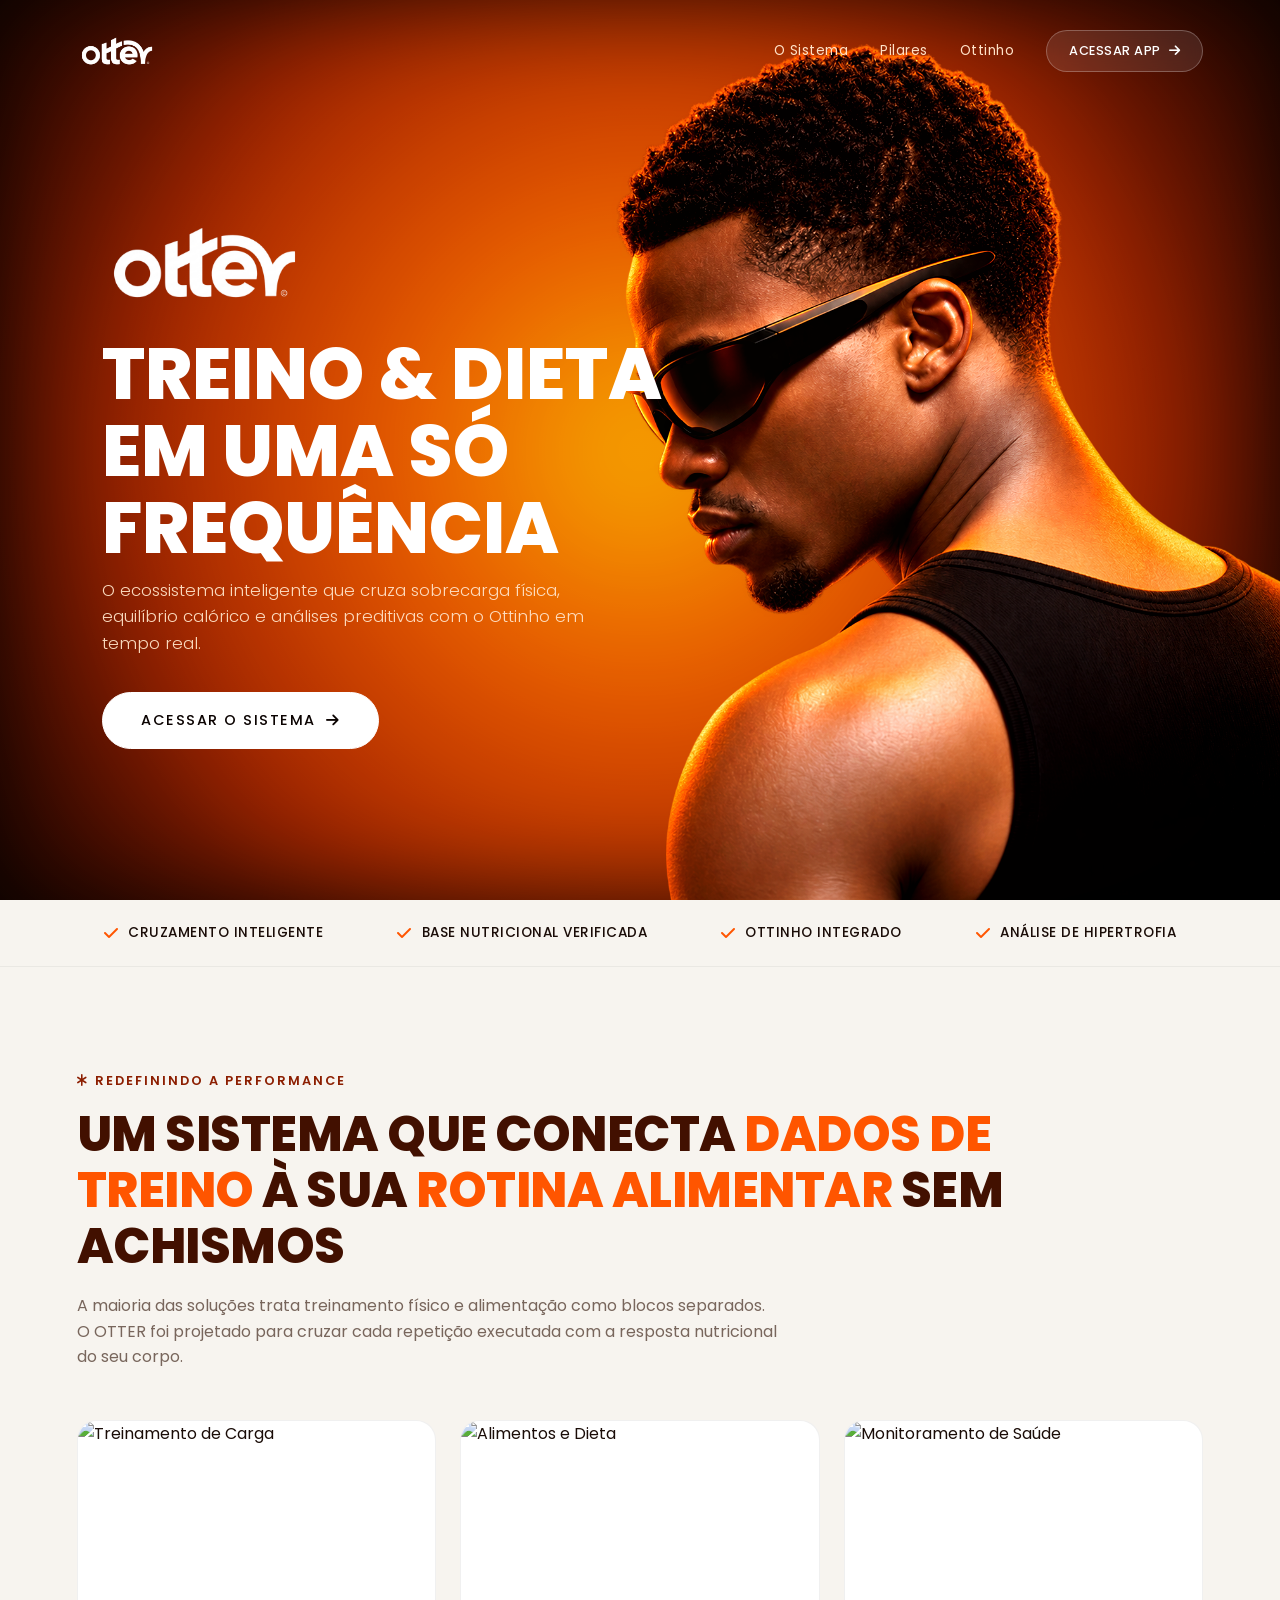
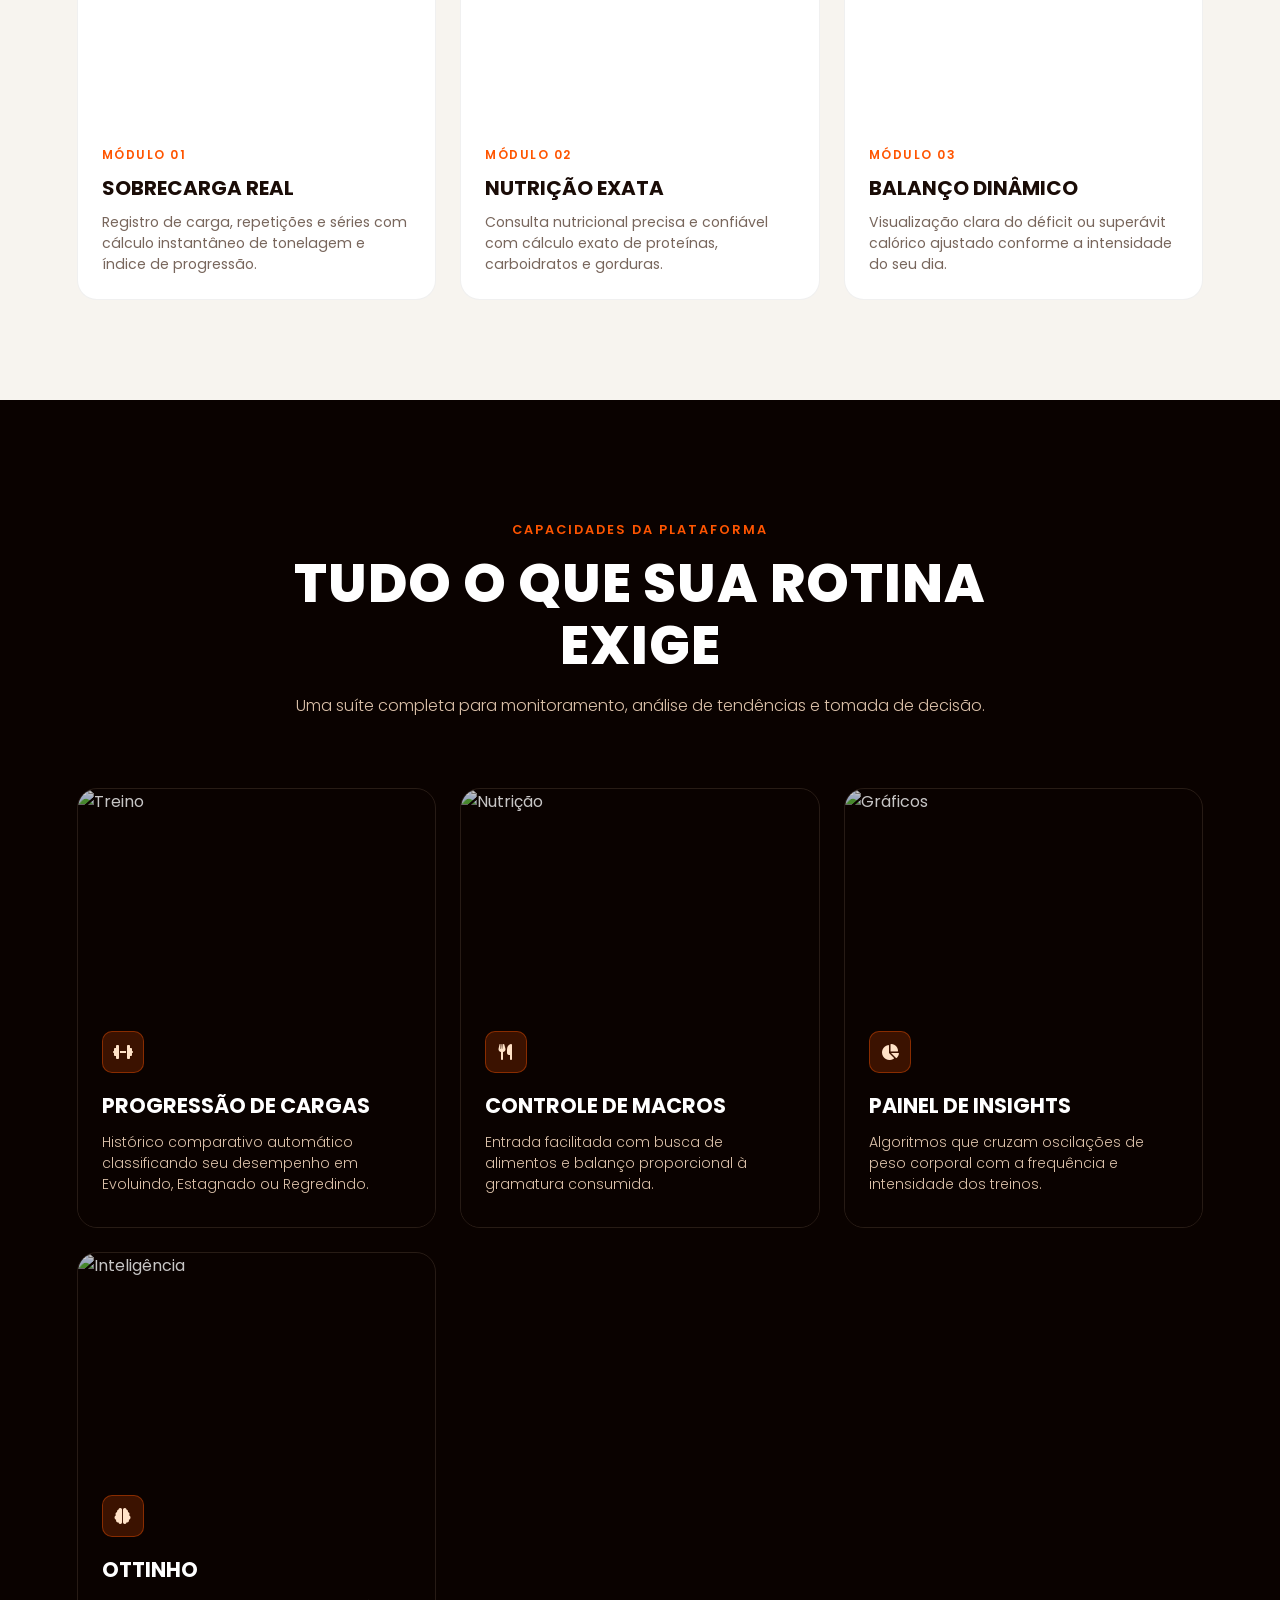
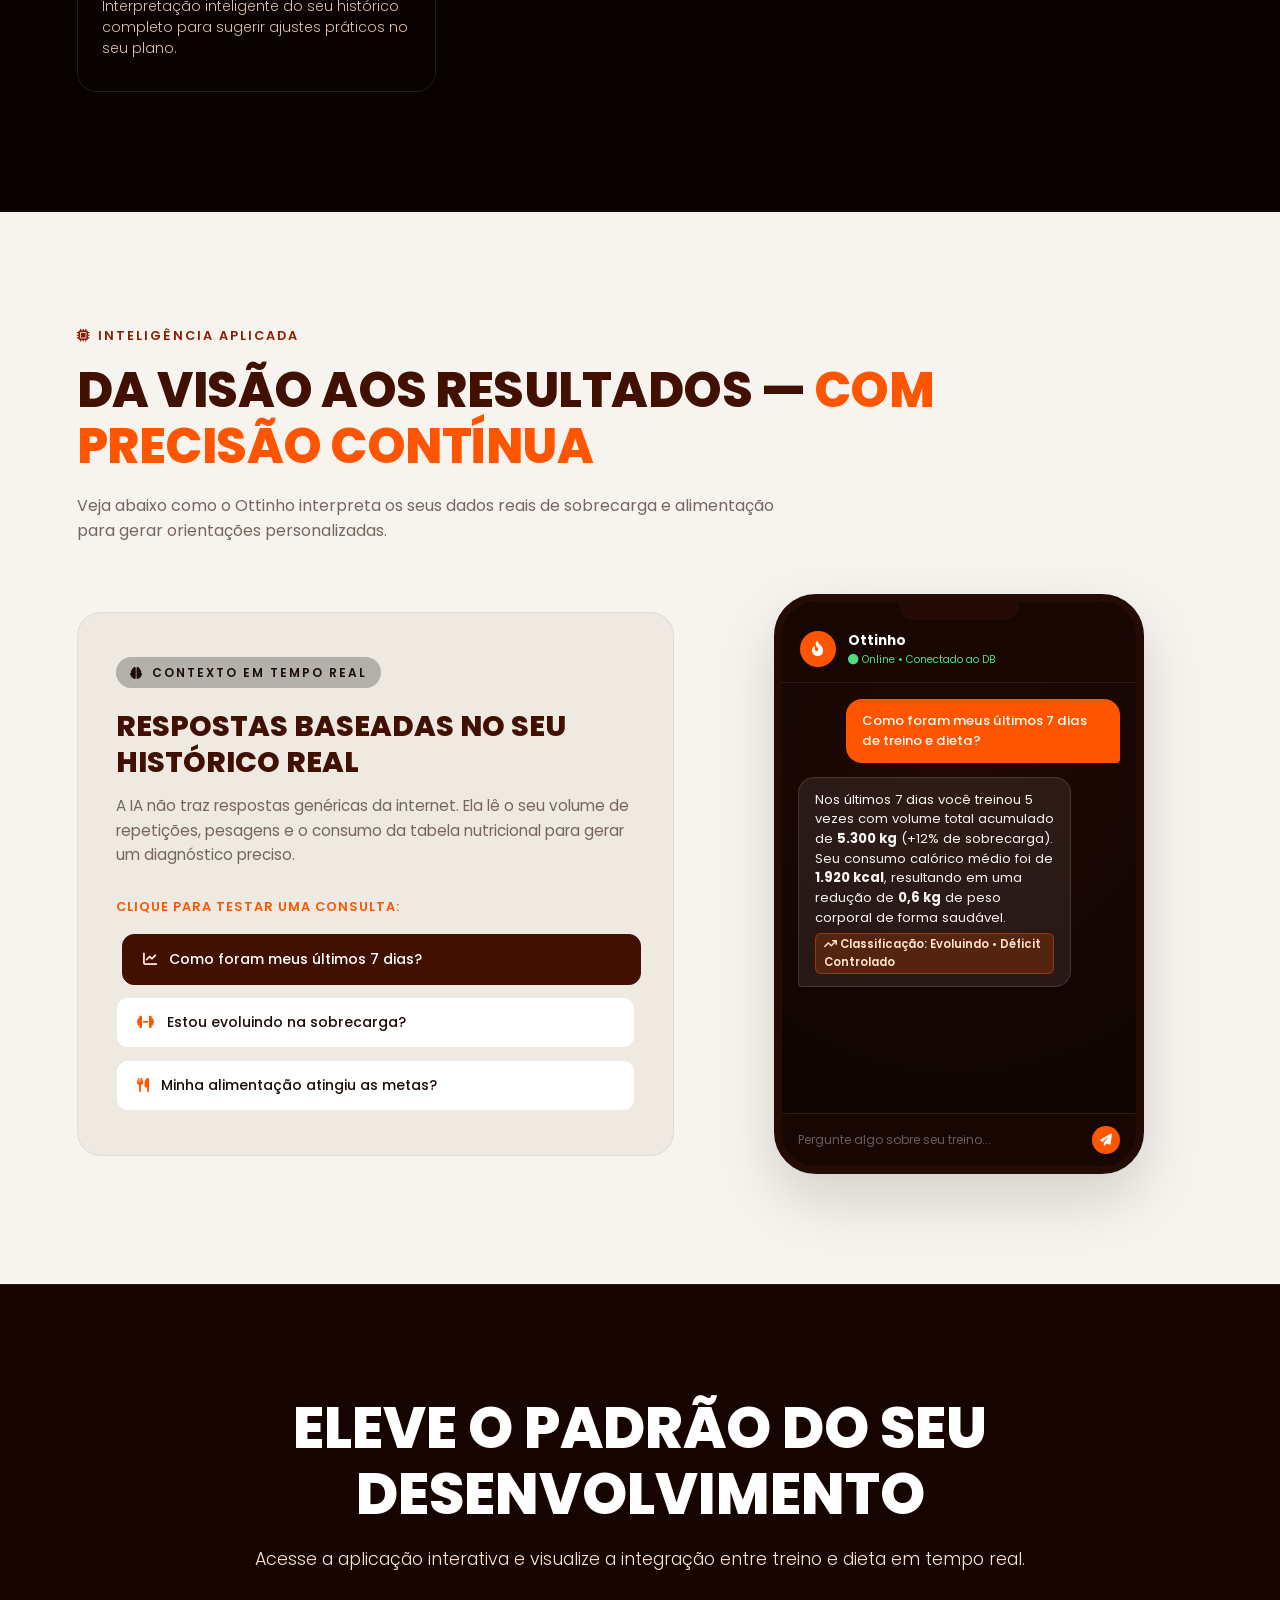
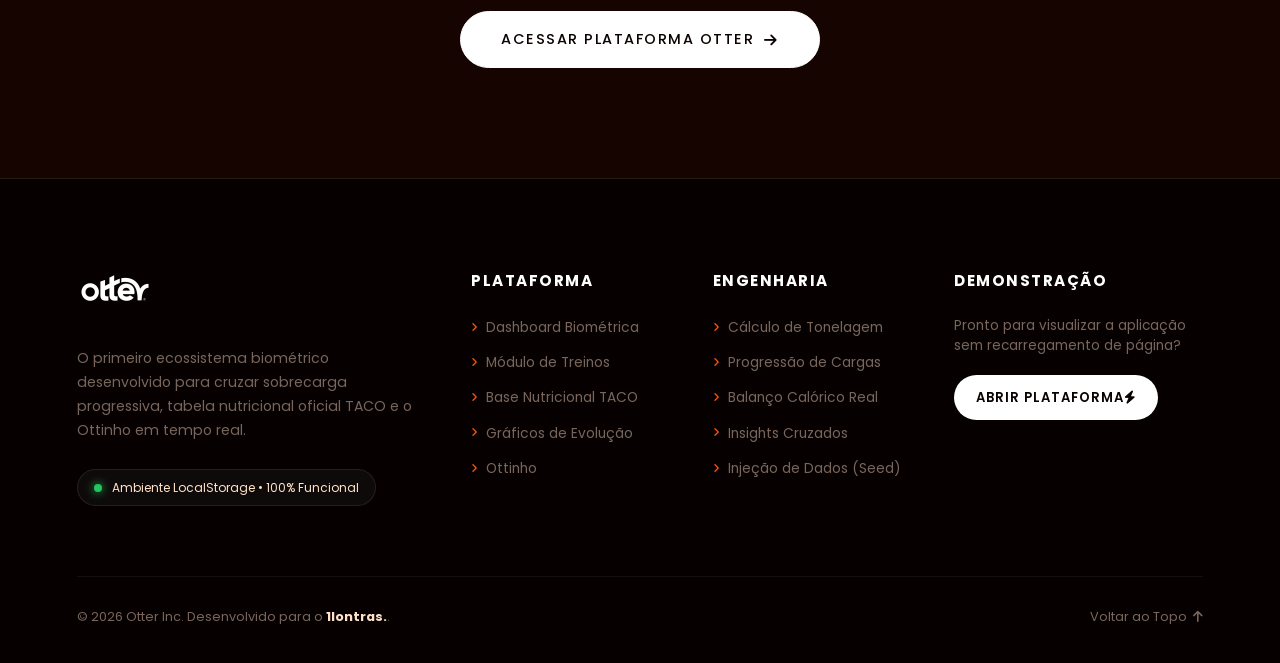
==== commit 26d11e9a: "." ====
--- a/ATLAS/v1/lading/landing.html
+++ b/ATLAS/v1/lading/landing.html
@@ -9,6 +9,7 @@
     <link rel="preconnect" href="https://fonts.googleapis.com">
     <link rel="preconnect" href="https://fonts.gstatic.com" crossorigin>
     <link href="https://fonts.googleapis.com/css2?family=Poppins:wght@300;400;500;600;700;800;900&display=swap" rel="stylesheet">
+    <link rel="stylesheet" href="https://cdnjs.cloudflare.com/ajax/libs/font-awesome/6.7.2/css/all.min.css" referrerpolicy="no-referrer">
     
     <link rel="stylesheet" href="landing.css">
 </head>
@@ -16,13 +17,12 @@
      <!-- BARRA DE NAVEGAÇÃO -->
     <header class="header">
     <a href="#" class="logo">
-        <!-- Substitua 'logo.png' pelo nome do arquivo da sua logo -->
-        <p class="logo-text">OTTER</p>
+        <img src="../imagens/logoBranca.png" alt="OTTER" class="brand-logo-img">
     </a>
     <nav class="nav-menu">
         <a href="#sistema" class="nav-link">O Sistema</a>
         <a href="#pilares" class="nav-link">Pilares</a>
-        <a href="#inteligencia" class="nav-link">Assistente de IA</a>
+        <a href="#inteligencia" class="nav-link">Ottinho</a>
         <a href="../index.html" class="btn-top">
             Acessar App <i class="fa-solid fa-arrow-right"></i>
         </a>
@@ -36,8 +36,9 @@
 
     <!-- BLOCO DE TEXTO REBAIXADO -->
     <div class="hero-content">
+        <img src="../imagens/logoBranca.png" alt="OTTER" class="hero-logo-img">
         <h1 class="hero-title">Treino & Dieta em uma só frequência</h1>
-        <p class="hero-subtitle">O ecossistema inteligente que cruza sobrecarga física, equilíbrio calórico e análises preditivas com assistente de IA em tempo real.</p>
+        <p class="hero-subtitle">O ecossistema inteligente que cruza sobrecarga física, equilíbrio calórico e análises preditivas com o Ottinho em tempo real.</p>
         <div class="hero-actions">
             <a href="../index.html" class="btn-primary">
                 Acessar o Sistema <i class="fa-solid fa-arrow-right"></i>
@@ -55,7 +56,7 @@
         <section class="trust-bar">
             <div class="trust-item"><i class="fa-solid fa-check"></i> Cruzamento Inteligente</div>
             <div class="trust-item"><i class="fa-solid fa-check"></i> Base Nutricional Verificada</div>
-            <div class="trust-item"><i class="fa-solid fa-check"></i> Assistente de IA Integrado</div>
+            <div class="trust-item"><i class="fa-solid fa-check"></i> Ottinho Integrado</div>
             <div class="trust-item"><i class="fa-solid fa-check"></i> Análise de Hipertrofia</div>
         </section>
 
@@ -154,7 +155,7 @@
                     <div class="pillar-overlay"></div>
                     <div class="pillar-info">
                         <div class="pillar-icon"><i class="fa-solid fa-brain"></i></div>
-                        <h3 class="pillar-title">Assistente de IA</h3>
+                        <h3 class="pillar-title">Ottinho</h3>
                         <p class="pillar-text">Interpretação inteligente do seu histórico completo para sugerir ajustes práticos no seu plano.</p>
                     </div>
                 </div>
@@ -173,7 +174,7 @@
                 Da visão aos resultados — <span class="accent">Com precisão contínua</span>
             </h2>
             <p class="statement-desc">
-                Veja abaixo como o Assistente de IA interpreta os seus dados reais de sobrecarga e alimentação para gerar orientações personalizadas.
+                Veja abaixo como o Ottinho interpreta os seus dados reais de sobrecarga e alimentação para gerar orientações personalizadas.
             </p>
         </div>
 
@@ -213,7 +214,7 @@
                             <i class="fa-solid fa-fire-flame-curved"></i>
                         </div>
                         <div class="chat-user-info">
-    <h4>OTTER Assistant</h4>
+    <h4>Ottinho</h4>
     <span><i class="fa-solid fa-circle"></i> Online • Conectado ao DB</span>
 </div>
                     </div>
@@ -257,10 +258,10 @@
             <!-- COLUNA 1: MARCA & PROPOSTA -->
             <div class="footer-brand-col">
     <a href="#" class="footer-logo">
-        <img src="logoBranca.png" class="footer-logo-img">
+        <img src="../imagens/logoBranca.png" alt="OTTER" class="footer-logo-img">
     </a>
     <p class="footer-tagline">
-        O primeiro ecossistema biométrico desenvolvido para cruzar sobrecarga progressiva, tabela nutricional oficial TACO e assistente de IA em tempo real.
+        O primeiro ecossistema biométrico desenvolvido para cruzar sobrecarga progressiva, tabela nutricional oficial TACO e o Ottinho em tempo real.
     </p>
     <div class="system-status">
         <span class="status-dot"></span>
@@ -276,7 +277,7 @@
                     <li><a href="teste.html"><i class="fa-solid fa-angle-right"></i> Módulo de Treinos</a></li>
                     <li><a href="teste.html"><i class="fa-solid fa-angle-right"></i> Base Nutricional TACO</a></li>
                     <li><a href="../index.html"><i class="fa-solid fa-angle-right"></i> Gráficos de Evolução</a></li>
-                    <li><a href="../index.html"><i class="fa-solid fa-angle-right"></i> Assistente de IA</a></li>
+                    <li><a href="../index.html"><i class="fa-solid fa-angle-right"></i> Ottinho</a></li>
                 </ul>
             </div>
 
@@ -323,4 +324,4 @@
     <script src="landing.js"></script>
 
 </body>
-</html>+</html>
--- a/ATLAS/v1/lading/landing.css
+++ b/ATLAS/v1/lading/landing.css
@@ -901,9 +901,17 @@
     transform: translateY(30px); /* Leve ajuste de altura vertical */
 }
 
+.hero-logo-img {
+    width: clamp(150px, 16vw, 230px);
+    height: auto;
+    display: block;
+    margin: 0 0 22px;
+    object-fit: contain;
+}
+
 .hero-title {
     font-family: var(--font-main);
-    font-size: clamp(5rem, 5.6vw, 4.2rem);
+    font-size: clamp(3rem, 5.6vw, 4.8rem);
     font-weight: 800;
     line-height: 1.08;
     text-transform: uppercase;
@@ -962,6 +970,10 @@
         text-align: center;
         max-width: 100%;
         transform: translateY(0);
+    }
+    .hero-logo-img {
+        margin-left: auto;
+        margin-right: auto;
     }
     .hero-title, .hero-subtitle {
         text-align: center;
@@ -1215,4 +1227,4 @@
     object-fit: contain;
     display: block;
     margin-bottom: 20px;
-}+}
